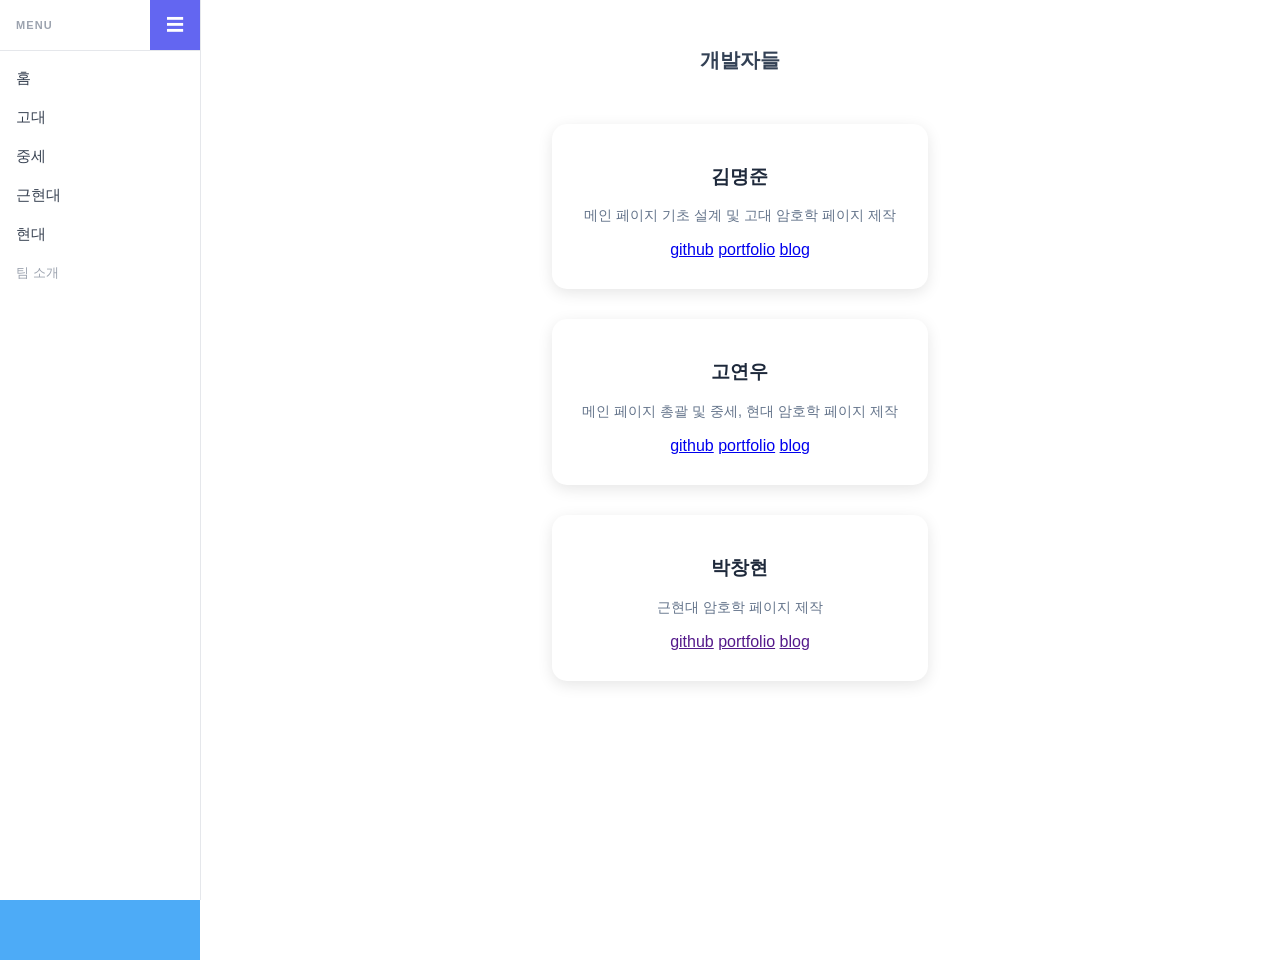
==== about.html @ 6aea09de "add Ancient.css add 3 img files" ====
<!doctype html>
<html lang="ko">
  <head>
    <meta charset="UTF-8" />
    <meta name="viewport" content="width=device-width, initial-scale=1.0" />
    <title>팀 소개</title>
    <link rel="stylesheet" href="index.css" />
    <link rel="stylesheet" href="about.css" />
  </head>
  <body>
    <nav class="sidebar" id="sidebar">
      <div class="sidebar-top">
        <span class="sidebar-title">MENU</span>
        <button id="toggle-btn">☰</button>
      </div>
      <ul class="menu-list">
        <li><a href="index.html">홈</a></li>
        <li><a href="Ancient.html">고대</a></li>
        <li><a href="Medieval.html">중세</a></li>
        <li><a href="earlyModern.html">근현대</a></li>
        <li><a href="Modern.html">현대</a></li>
        <li class="team-tab"><a href="about.html">팀 소개</a></li>
      </ul>
    </nav>
    <div class="main-content" id="main-content">
      <section class="about-section">
        <header class="about-header">
          <h1>개발자들</h1>
        </header>
        <div class="team-grid">
          <div class="team-card">
            <h3>김명준</h3>
            <p class="desc">메인 페이지 기초 설계 및 고대 암호학 페이지 제작</p>
            <a href="https://github.com/k35864316-spec" target="_blank"
              >github</a
            >
            <a href="https://portpolio-sable.vercel.app/" target="_blank"
              >portfolio</a
            >
            <a href="https://blog75369.tistory.com/" target="_blank">blog</a>
          </div>
          <div class="team-card">
            <h3>고연우</h3>
            <p class="desc">
              메인 페이지 총괄 및 중세, 현대 암호학 페이지 제작
            </p>
            <a href="https://github.com/yws3267">github</a>
            <a href="https://portfolio-wp-eight.vercel.app/">portfolio</a>
            <a href="https://yws3267.tistory.com/">blog</a>
          </div>
          <div class="team-card">
            <h3>박창현</h3>
            <p class="desc">근현대 암호학 페이지 제작</p>
            <a href="">github</a>
            <a href="">portfolio</a>
            <a href="">blog</a>
          </div>
        </div>
      </section>
    </div>
    <script src="index.js"></script>
  </body>
</html>
---- index.css ----
:root {
  --accent: #6366f1;
  --accent-light: #eef2ff;
  --bg-color: #ffffff;
  --sidebar-width: 200px;
  --sidebar-collapsed-width: 56px;
}

body {
  font-family: 'Segoe UI', Tahoma, Geneva, Verdana, sans-serif;
  background-color: var(--bg-color);
  margin: 0;
  padding: 0;
  display: flex;
}

/* --- 사이드바 --- */
.sidebar {
  width: var(--sidebar-width);
  height: 100vh;
  background-color: #ffffff;
  border-right: 1px solid #e5e7eb;
  position: fixed;
  left: 0;
  top: 0;
  overflow: hidden;
  z-index: 100;
  transition: all 0.3s ease;
}

.sidebar.collapsed {
  width: var(--sidebar-collapsed-width);
}

.sidebar.collapsed .menu-list {
  display: none !important;
}

.sidebar.collapsed .sidebar-title {
  display: none;
}

.sidebar-top {
  display: flex;
  align-items: center;
  justify-content: space-between;
  border-bottom: 1px solid #e5e7eb;
  height: 50px;
}

.sidebar-title {
  font-size: 11px;
  font-weight: 600;
  color: #9ca3af;
  letter-spacing: 0.1em;
  padding-left: 16px;
}

.sidebar.collapsed .sidebar-top {
  justify-content: center;
}

#toggle-btn {
  background: var(--accent);
  color: white;
  border: none;
  width: 50px;
  height: 50px;
  font-size: 18px;
  cursor: pointer;
  transition:
    background 0.2s,
    width 0.3s ease;
  flex-shrink: 0;
}

.sidebar.collapsed #toggle-btn {
  width: var(--sidebar-collapsed-width);
}

#toggle-btn:hover {
  background: #4f46e5;
}

.sidebar ul {
  list-style: none;
  padding: 8px 0;
  margin: 0;
}

.sidebar a {
  padding: 10px 16px;
  text-decoration: none;
  font-size: 15px;
  color: #374151;
  display: block;
  transition: 0.2s;
}

.sidebar a:hover {
  background-color: var(--accent-light);
  padding-left: 22px;
  color: var(--accent);
}

.team-tab a {
  font-size: 13px;
  color: #9ca3af;
}
.team-tab a:hover {
  color: var(--accent);
}

/* --- 메인 콘텐츠 --- */
.main-content {
  margin-left: var(--sidebar-width);
  width: calc(100% - var(--sidebar-width));
  background-color: var(--bg-color);
  min-height: 100vh;
  transition: all 0.3s ease;
  display: flex;
  justify-content: center;
  align-items: flex-start;
  padding: 30px 20px;
}

.main-content.expanded {
  margin-left: var(--sidebar-collapsed-width);
  width: calc(100% - var(--sidebar-collapsed-width));
}

.container {
  width: 100%;
  max-width: 1100px;
  padding: 20px;
}

/* --- 헤더 --- */
header h1 {
  text-align: center;
  color: #1e293b;
  font-size: 2.2rem;
  margin-bottom: 68px;
}

/* --- 시대별 박스 4개 --- */
.phases-wrapper {
  display: flex;
  gap: 14px;
  align-items: stretch;
  justify-content: center;
}

/* --- 공통 phase 박스 --- */
.phase {
  flex: 1;
  border-radius: 8px;
  display: flex;
  flex-direction: column;
  padding: 20px 16px;
  background-color: #ffffff;
  border: 1.5px solid #d1d5db;
  height: 260px;
  overflow-y: auto;
  transition:
    transform 0.3s ease,
    border-color 0.3s ease;
  cursor: pointer;
}

.phase:hover {
  transform: translateY(-4px);
  border-color: var(--accent);
}

.phase:hover .phase-header h2 {
  color: var(--accent);
}

/* 암호학이란 박스 */
.Cryptography {
  margin-bottom: 50px;
  min-height: unset;
  height: auto;
  cursor: default;
}

.Cryptography:hover {
  transform: none;
  border-color: #d1d5db;
}

.Cryptography:hover p {
  font-weight: bold;
}

.Cryptography,
.Ancient,
.Medieval,
.EarlyModern,
.Modern,
.about {
  background-color: #ffffff;
}

.phase-header {
  text-align: center;
  margin-bottom: 16px;
}

.phase-header h2 {
  font-size: 1.05rem;
  margin: 0;
  text-transform: uppercase;
  color: #334155;
  transition: color 0.3s;
}

.card-container {
  display: flex;
  flex-direction: column;
  gap: 20px;
  flex-grow: 1;
  justify-content: center;
}

.card {
  background: #f9fafb;
  padding: 9px;
  border-radius: 4px;
  font-size: 0.85rem;
  color: #334155;
  border: 1px solid #e5e7eb;
  line-height: 1.4;
}

.card.main {
  font-weight: normal;
  border-left: 3px solid var(--accent);
}

.phase-footer {
  margin-top: 16px;
  text-align: center;
  color: #9ca3af;
  font-size: 0.78rem;
}

/* ========== 반응형 ========== */

/* 태블릿 (768px ~ 1024px) */
@media (max-width: 1024px) {
  .phases-wrapper {
    display: grid;
    grid-template-columns: 1fr 1fr;
    gap: 14px;
  }
}

/* 모바일 (768px 이하) */
@media (max-width: 768px) {
  /* 사이드바 자동 접힘 */
  .sidebar {
    width: var(--sidebar-collapsed-width);
  }
  .sidebar .menu-list {
    display: none;
  }
  .sidebar .sidebar-title {
    display: none;
  }
  .sidebar-top {
    justify-content: center;
  }
  #toggle-btn {
    width: var(--sidebar-collapsed-width);
  }

  /* 사이드바 열렸을 때 */
  .sidebar:not(.collapsed) {
    width: var(--sidebar-width);
  }
  .sidebar:not(.collapsed) .menu-list {
    display: block;
  }
  .sidebar:not(.collapsed) #toggle-btn {
    width: 50px;
  }
  .sidebar:not(.collapsed) .sidebar-title {
    display: block;
  }
  .sidebar:not(.collapsed) .sidebar-top {
    justify-content: space-between;
  }

  /* 메인 콘텐츠 */
  .main-content {
    margin-left: var(--sidebar-collapsed-width);
    width: calc(100% - var(--sidebar-collapsed-width));
    padding: 20px 12px;
  }

  header h1 {
    font-size: 1.6rem;
    margin-bottom: 40px;
  }

  /* 박스 1열 */
  .phases-wrapper {
    grid-template-columns: 1fr;
  }

  .container {
    padding: 10px;
  }
}
---- about.css ----
body {
  background-color: #4dabf7;
}

.about-section {
  max-width: 1000px;
  margin: 0 auto;
}

.about-header {
  text-align: center;
  margin-bottom: 50px;
}

.about-header h1 {
  font-size: 20px;
  color: #334155;
  margin-bottom: 10px;
}

.team-grid {
  display: grid;
  grid-template-columns: repeat(auto-fit, minmax(250px, 1fr));
  gap: 30px;
}

.team-card {
  background: white;
  padding: 30px;
  border-radius: 15px;
  text-align: center;
  box-shadow: 0 4px 15px rgba(0, 0, 0, 0.1);
  transition: transform 0.3s ease;
}

.team-card:hover {
  transform: translateY(-10px);
}

.team-card h3 {
  margin: 10px 0;
  color: #1e293b;
}

.desc {
  font-size: 0.9rem;
  color: #64748b;
  line-height: 1.6;
}
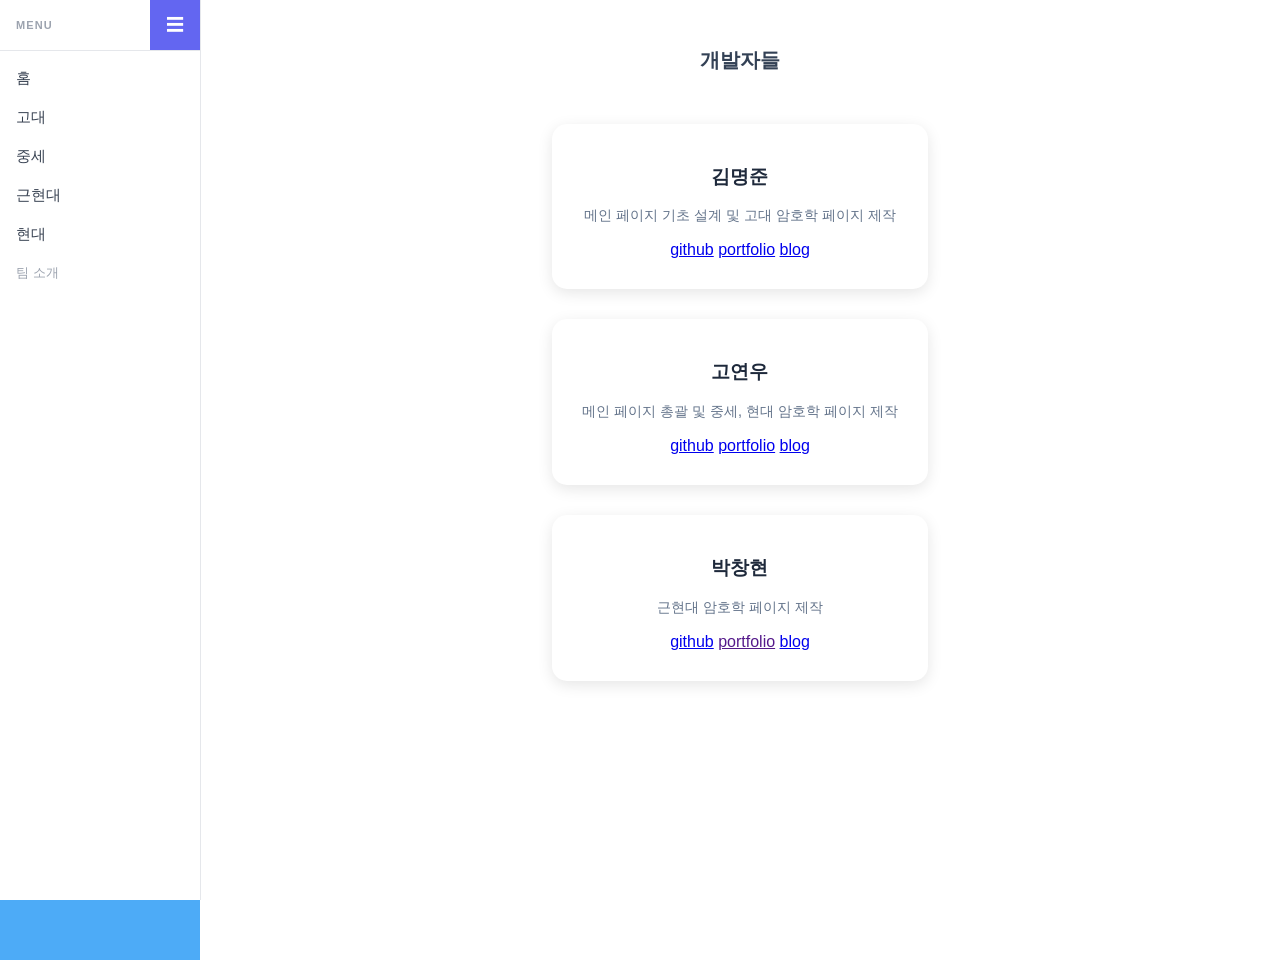
==== commit 0fd7d881: "버그 픽스" ====
--- a/about.html
+++ b/about.html
@@ -51,9 +51,9 @@
           <div class="team-card">
             <h3>박창현</h3>
             <p class="desc">근현대 암호학 페이지 제작</p>
-            <a href="">github</a>
+            <a href="https://github.com/chbak1128">github</a>
             <a href="">portfolio</a>
-            <a href="">blog</a>
+            <a href="https://chbak1128.tistory.com/">blog</a>
           </div>
         </div>
       </section>
--- a/index.css
+++ b/index.css
@@ -14,7 +14,6 @@
   display: flex;
 }
 
-/* --- 사이드바 --- */
 .sidebar {
   width: var(--sidebar-width);
   height: 100vh;
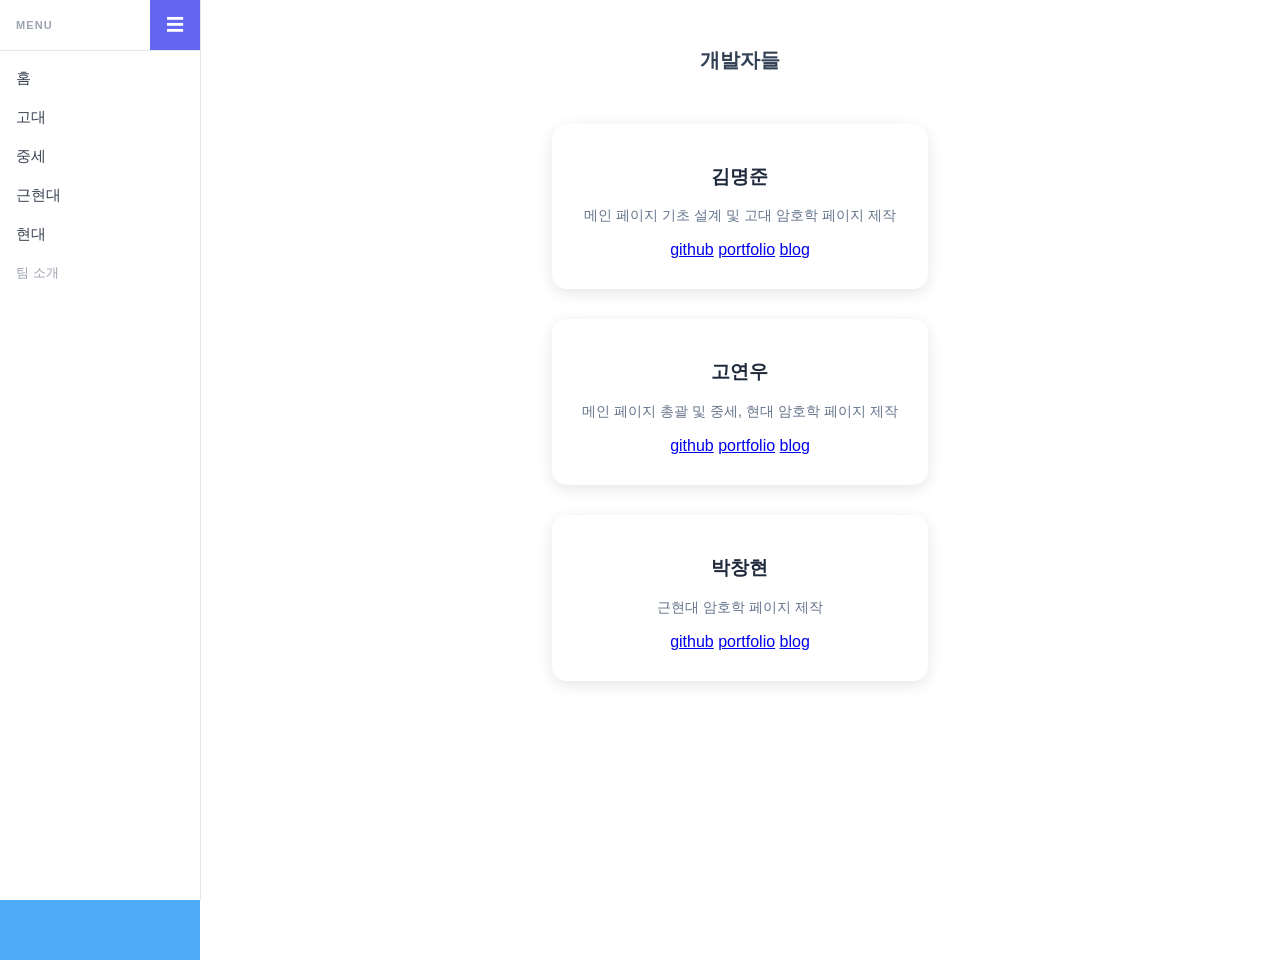
==== commit b86a089a: "최종" ====
--- a/about.html
+++ b/about.html
@@ -52,7 +52,7 @@
             <h3>박창현</h3>
             <p class="desc">근현대 암호학 페이지 제작</p>
             <a href="https://github.com/chbak1128">github</a>
-            <a href="">portfolio</a>
+            <a href="sorry.html" target="_blank">portfolio</a>
             <a href="https://chbak1128.tistory.com/">blog</a>
           </div>
         </div>
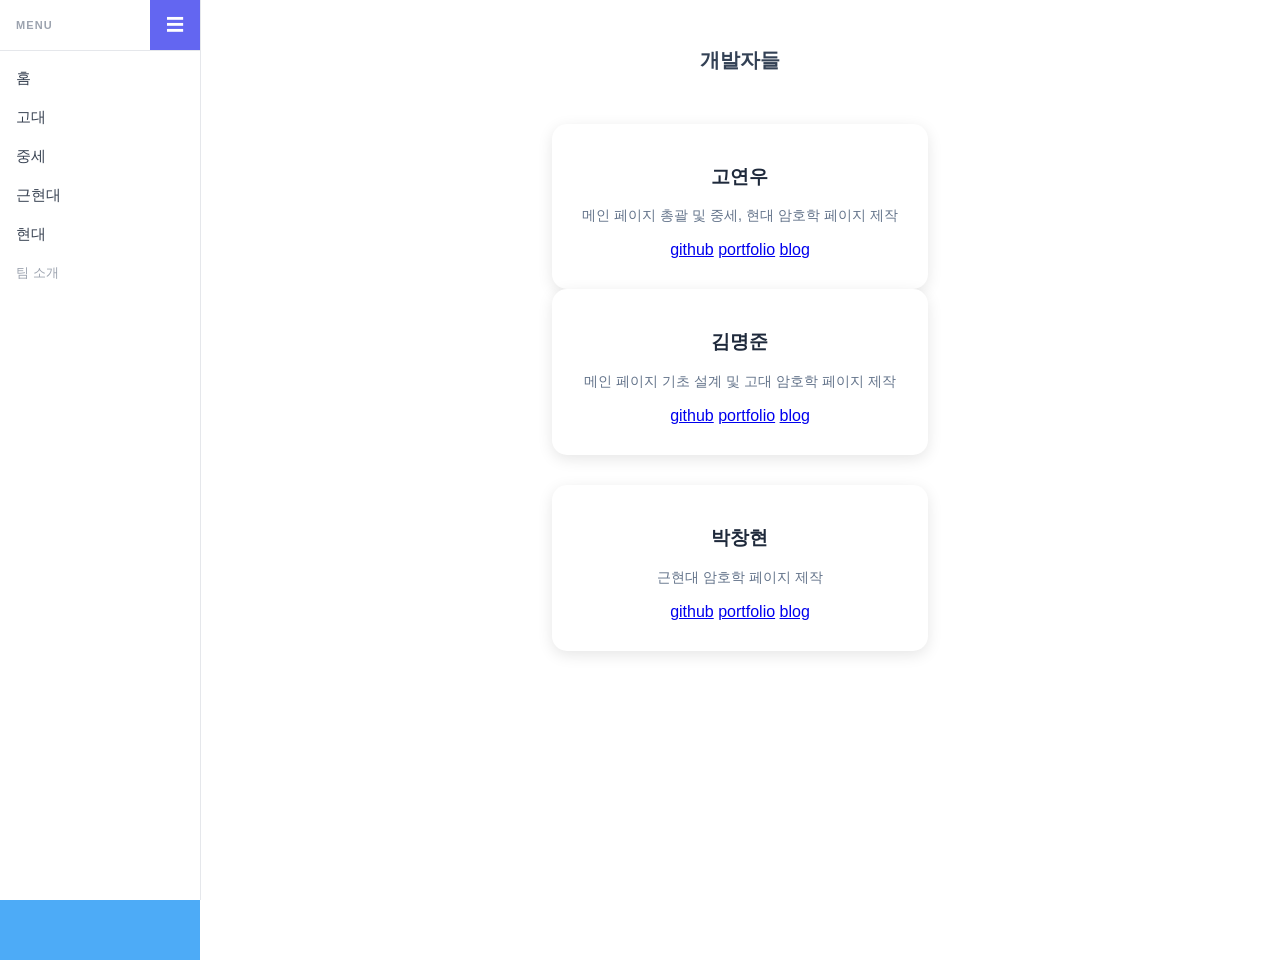
==== commit 2f693d70: "중세 암호의 JS 업데이트" ====
--- a/about.html
+++ b/about.html
@@ -27,6 +27,13 @@
         <header class="about-header">
           <h1>개발자들</h1>
         </header>
+        <div class="team-card">
+          <h3>고연우</h3>
+          <p class="desc">메인 페이지 총괄 및 중세, 현대 암호학 페이지 제작</p>
+          <a href="https://github.com/yws3267">github</a>
+          <a href="https://portfolio-wp-eight.vercel.app/">portfolio</a>
+          <a href="https://yws3267.tistory.com/">blog</a>
+        </div>
         <div class="team-grid">
           <div class="team-card">
             <h3>김명준</h3>
@@ -38,15 +45,6 @@
               >portfolio</a
             >
             <a href="https://blog75369.tistory.com/" target="_blank">blog</a>
-          </div>
-          <div class="team-card">
-            <h3>고연우</h3>
-            <p class="desc">
-              메인 페이지 총괄 및 중세, 현대 암호학 페이지 제작
-            </p>
-            <a href="https://github.com/yws3267">github</a>
-            <a href="https://portfolio-wp-eight.vercel.app/">portfolio</a>
-            <a href="https://yws3267.tistory.com/">blog</a>
           </div>
           <div class="team-card">
             <h3>박창현</h3>
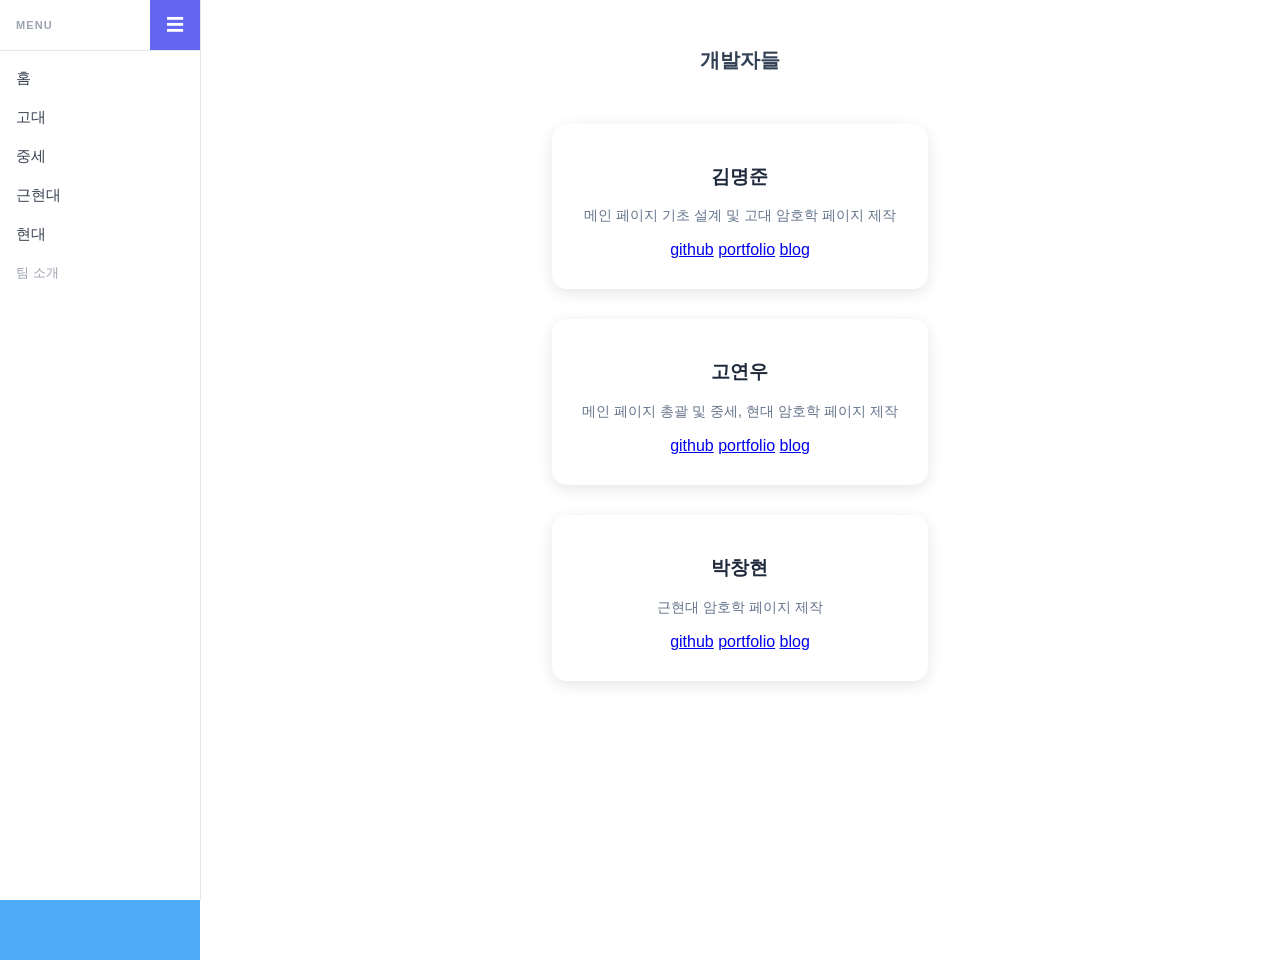
==== commit c18a81f4: "Add files via upload" ====
--- a/about.html
+++ b/about.html
@@ -27,13 +27,6 @@
         <header class="about-header">
           <h1>개발자들</h1>
         </header>
-        <div class="team-card">
-          <h3>고연우</h3>
-          <p class="desc">메인 페이지 총괄 및 중세, 현대 암호학 페이지 제작</p>
-          <a href="https://github.com/yws3267">github</a>
-          <a href="https://portfolio-wp-eight.vercel.app/">portfolio</a>
-          <a href="https://yws3267.tistory.com/">blog</a>
-        </div>
         <div class="team-grid">
           <div class="team-card">
             <h3>김명준</h3>
@@ -45,6 +38,15 @@
               >portfolio</a
             >
             <a href="https://blog75369.tistory.com/" target="_blank">blog</a>
+          </div>
+          <div class="team-card">
+            <h3>고연우</h3>
+            <p class="desc">
+              메인 페이지 총괄 및 중세, 현대 암호학 페이지 제작
+            </p>
+            <a href="https://github.com/yws3267">github</a>
+            <a href="https://portfolio-wp-eight.vercel.app/">portfolio</a>
+            <a href="https://yws3267.tistory.com/">blog</a>
           </div>
           <div class="team-card">
             <h3>박창현</h3>
